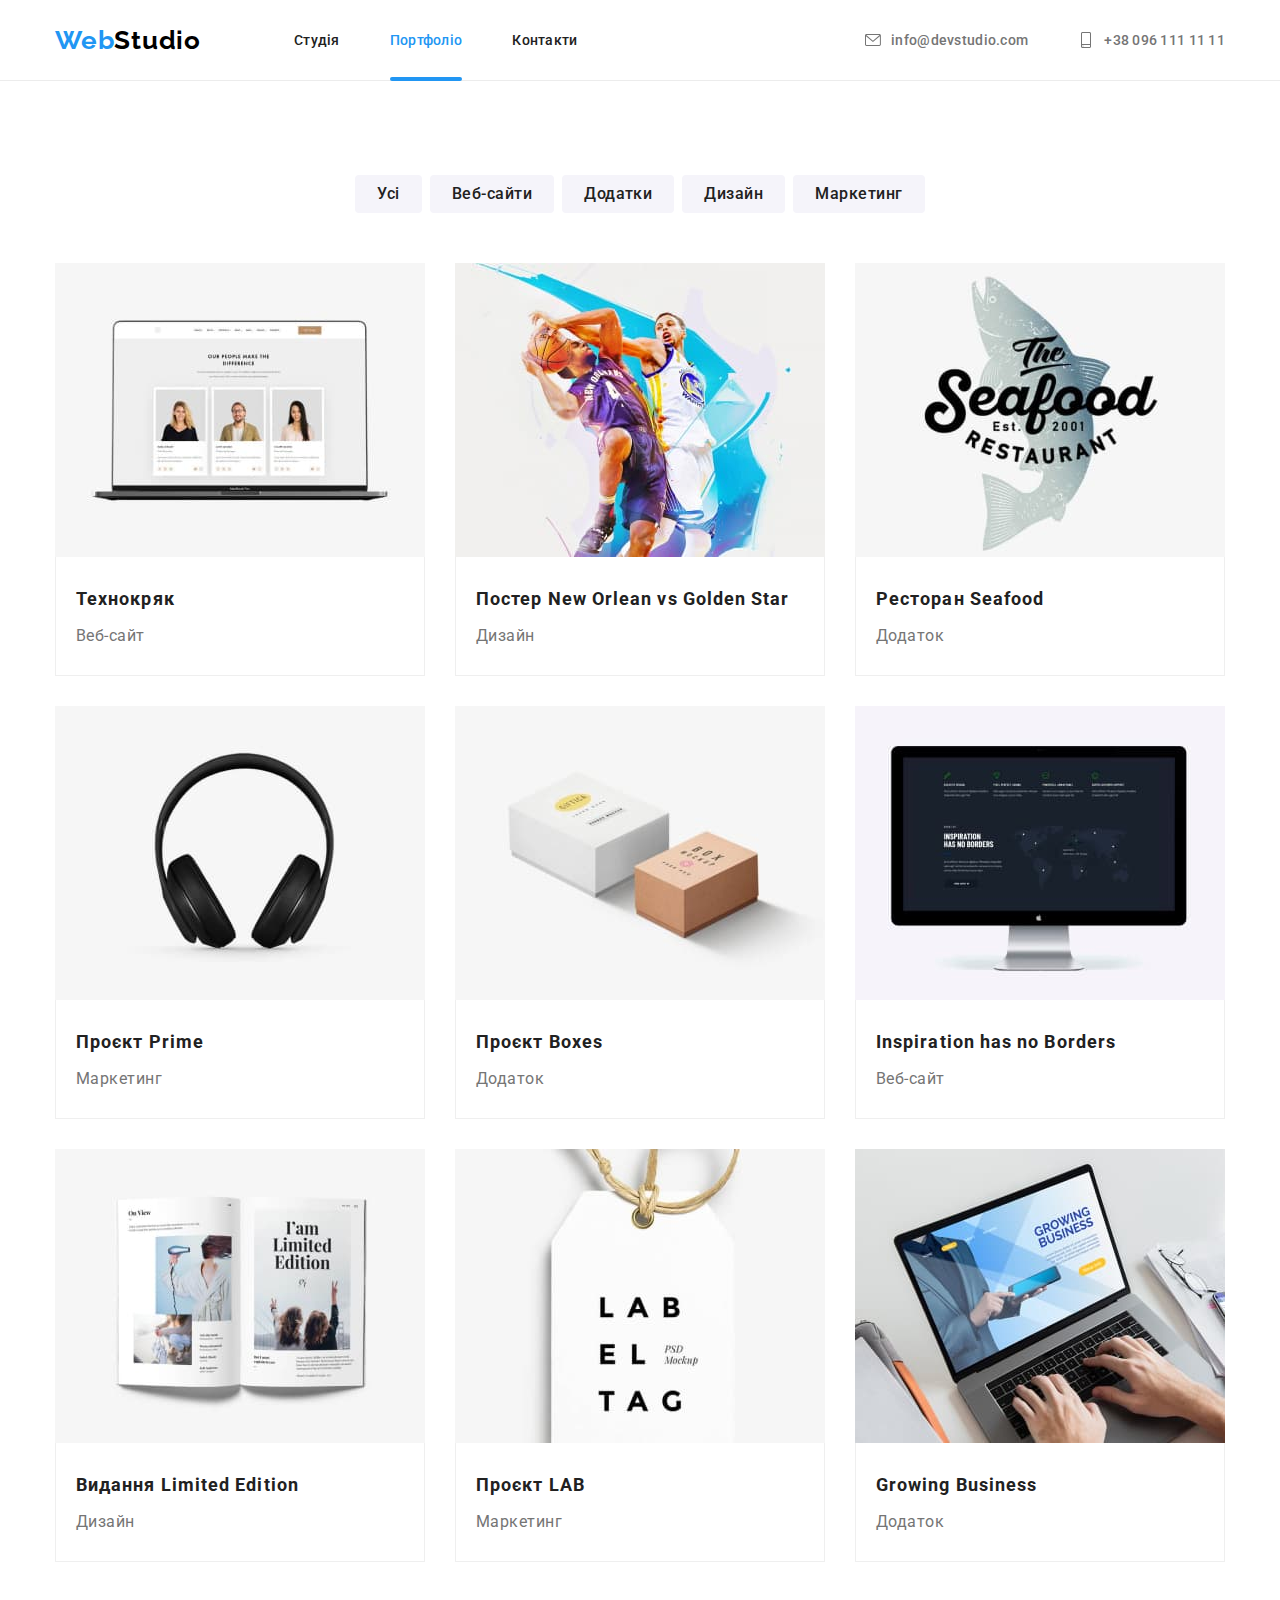
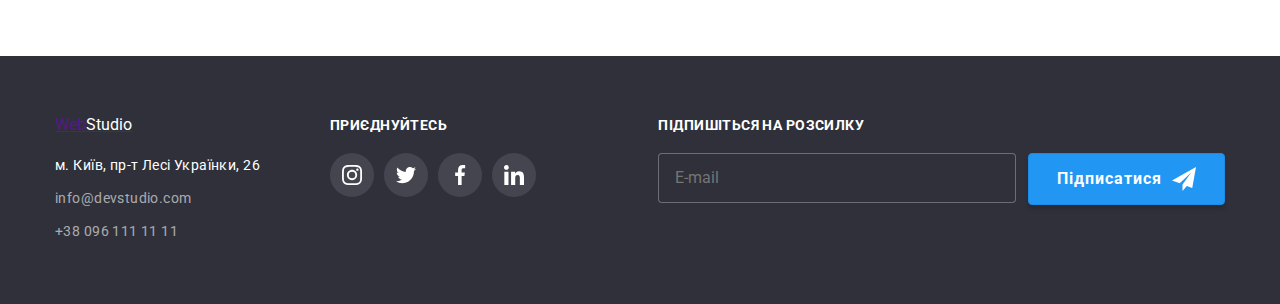
==== portfolio.html @ d8ce59e4 "finish" ====
<!DOCTYPE html>
<html lang="uk">
  <head>
    <meta charset="UTF-8" />
    <meta http-equiv="X-UA-Compatible" content="IE=edge" />
    <meta name="viewport" content="width=device-width, initial-scale=1.0" />
    <link
      rel="stylesheet"
      href="https://cdnjs.cloudflare.com/ajax/libs/modern-normalize/1.1.0/modern-normalize.min.css    "
    />
    <link rel="stylesheet" href="./css/main.min.css" />
    <title>Document</title>
    <link rel="preconnect" href="https://fonts.googleapis.com" />
    <link rel="preconnect" href="https://fonts.gstatic.com" crossorigin />
    <link
      href="https://fonts.googleapis.com/css2?family=Raleway:wght@700&family=Roboto:wght@400;500;700;900&display=swap"
      rel="stylesheet"
    />
  </head>
  <body>
    <header class="header">
      <div class="header__container container">
        <nav class="nav">
          <a href="" class="nav__logo"
            >Web<span class="logo-style">Studio</span></a>
          <ul class="nav-menu">
            <li class="nav-menu__item item">
              <a class="nav-menu__link " href="./index.html">Студія</a>
            </li>
            <li class="nav-menu__item item">
              <a class="nav-menu__link current" href="./portfolio.html">Портфоліо</a>
            </li>
            <li class="nav-menu__item item"><a class="nav-menu__link" href="">Контакти</a></li>
          </ul>
        </nav>
        <ul class="contacts-list">
          <li class="contacts-list__item item">
    
            <a class="contacts-list__link" href="mailto:info@devstudio.com"
              >
              <svg class="contacts-list__icon " wigth="16" height="12">
                <use href="./images/icons.svg#icon-mail"></use>
              </svg>
              info@devstudio.com
            </a>
          </li>
          <li class="contacts-list__item item">
          
            <a class="contacts-list__link" href="tel:+380961111111"
              >
              <svg class="contacts-list__icon" wigth="10" height="16">
                <use href="./images/icons.svg#icon-tel"></use>
              </svg>
            +38 096 111 11 11</a
            >
          </li>
        </ul>
      </div>
    </header>
    <main>
      <h1 class="visually-hidden">Портфоліо робіт Веб-студії</h1>
      <section class="section">
        <div class="container">
          <ul class="works-button">
            <li class="item">
              <button class="portfolio-button" type="button">Усі</button>
            </li>
            <li class="item">
              <button class="portfolio-button" type="button">Веб-сайти</button>
            </li>
            <li class="item">
              <button class="portfolio-button" type="button">Додатки</button>
            </li>
            <li class="item">
              <button class="portfolio-button" type="button">Дизайн</button>
            </li>
            <li class="item">
              <button class="portfolio-button" type="button">Маркетинг</button>
            </li>
          </ul>
          <ul class="works">
            <li class="item caption">
              <a class="work-link" href="">
              <div class="work-img">
                <img 
                  src="./images/z.jpg"
                  alt="Зображення веб-сайту"
                  width="370"
                />
                <p class="works-caption">Ресурс пропонує комплексні пропозиції з різним рівнем функціоналу та сервісів. Все це дозволить відвідувачу отримати вичерпні відомості про компанію чи приватну особу.</p>
                </div>
                 
                <div class="work-description">
                  <h2 class="work-name">Технокряк</h2>
                  <p class="work-form">Веб-сайт</p>
                </div>
              </a>
            </li>

            <li class="item caption">
              <a class="work-link" href=""">
                <div class="work-img">
                  <img
                  src="./images/x.jpg"
                  alt="Зображення дизайну"
                  width="370"
                />
                <p class="works-caption">Ресурс пропонує комплексні пропозиції з різним рівнем функціоналу та сервісів. Все це дозволить відвідувачу отримати вичерпні відомості про компанію чи приватну особу.</p>
                </div>
                <div class="work-description">
                  <h2 class="work-name">
                    Постер <span lang="en">New Orlean vs Golden Star</span>
                  </h2>
                  <p class="work-form">Дизайн</p>
                </div>
              </a>
            </li>

            <li class="item caption">
              <a class="work-link" href=""
                > <div class="work-img">
                  <img
                  src="./images/c.jpg"
                  alt="Зображення додатку"
                  width="370"
                />
                <p class="works-caption">Ресурс пропонує комплексні пропозиції з різним рівнем функціоналу та сервісів. Все це дозволить відвідувачу отримати вичерпні відомості про компанію чи приватну особу.</p>
                </div>
                <div class="work-description">
                  <h2 class="work-name">
                    Ресторан <span lang="en">Seafood</span>
                  </h2>
                  <p class="work-form">Додаток</p>
                </div>
              </a>
            </li>

            <li class="item caption">
              <a class="work-link" href=""
                ><div class="work-img">
                  <img
                  src="./images/v.jpg"
                  alt="Зображення маркетингу"
                  width="370"
                />
                <p class="works-caption">Ресурс пропонує комплексні пропозиції з різним рівнем функціоналу та сервісів. Все це дозволить відвідувачу отримати вичерпні відомості про компанію чи приватну особу.</p>
                </div>
                <div class="work-description">
                  <h2 class="work-name">Проєкт <span lang="en">Prime</span></h2>
                  <p class="work-form">Маркетинг</p>
                </div>
              </a>
            </li>

            <li class="item caption">
              <a class="work-link" href=""
                > <div class="work-img">
                  <img
                  src="./images/b.jpg"
                  alt="Зображення додатку"
                  width="370"
                />
                <p class="works-caption">Ресурс пропонує комплексні пропозиції з різним рівнем функціоналу та сервісів. Все це дозволить відвідувачу отримати вичерпні відомості про компанію чи приватну особу.</p>
                </div>
                <div class="work-description">
                  <h2 class="work-name">Проєкт <span lang="en">Boxes</span></h2>
                  <p class="work-form">Додаток</p>
                </div>
              </a>
            </li>

            <li class="item caption">
              <a class="work-link" href=""
                ><div class="work-img"><img
                  src="./images/n.jpg"
                  alt="Зображення веб-сайту"
                  width="370"
                />
                <p class="works-caption">Ресурс пропонує комплексні пропозиції з різним рівнем функціоналу та сервісів. Все це дозволить відвідувачу отримати вичерпні відомості про компанію чи приватну особу.</p>
                </div>
                <div class="work-description">
                  <h2 class="work-name" lang="en">
                    Inspiration has no Borders
                  </h2>
                  <p class="work-form">Веб-сайт</p>
                </div>
              </a>
            </li>

            <li class="item caption">
              <a class="work-link" href=""
                > <div class="work-img"><img
                  src="./images/m.jpg"
                  alt="Зображення дизайну"
                  width="370"
                />
                <p class="works-caption">Ресурс пропонує комплексні пропозиції з різним рівнем функціоналу та сервісів. Все це дозволить відвідувачу отримати вичерпні відомості про компанію чи приватну особу.</p>
                </div>
                <div class="work-description">
                  <h2 class="work-name">
                    Видання <span lang="en">Limited Edition</span>
                  </h2>
                  <p class="work-form">Дизайн</p>
                </div>
              </a>
            </li>

            <li class="item caption">
              <a class="work-link" href=""
                ><div class="work-img"><img
                  src="./images/a.jpg"
                  alt="Зображення маркетингу"
                  width="370"
                />
                <p class="works-caption">Ресурс пропонує комплексні пропозиції з різним рівнем функціоналу та сервісів. Все це дозволить відвідувачу отримати вичерпні відомості про компанію чи приватну особу.</p>
                </div>
                <div class="work-description">
                  <h2 class="work-name">Проєкт <span lang="en">LAB</span></h2>
                  <p class="work-form">Маркетинг</p>
                </div>
              </a>
            </li>

            <li class="item caption">
              <a class="work-link" href=""
                ><div class="work-img"><img
                  src="./images/s.jpg"
                  alt="Зображення додатку"
                  width="370"
                />
                <p class="works-caption">Ресурс пропонує комплексні пропозиції з різним рівнем функціоналу та сервісів. Все це дозволить відвідувачу отримати вичерпні відомості про компанію чи приватну особу.</p>
                </div>
                <div class="work-description">
                  <h2 class="work-name" lang="en">Growing Business</h2>
                  <p class="work-form">Додаток</p>
                </div>
              </a>
            </li>
          </ul>
        </div>
      </section>
    </main>
    <footer class="footer">
      <div class="container footer-content">
        <div>
          <a href="" class="logo logo-footer"
            >Web<span class="logo-style-footer">Studio</span></a
          >
          <address class="address">
            <ul class="address-list">
              <li class="item">
                <span class="address-text"
                  >м. Київ, пр-т Лесі Українки, 26</span
                >
              </li>
              <li class="item">
                <a class="footer-contacts" href="mailto:info@devstudio.com"
                  >info@devstudio.com
                </a>
              </li>
              <li class="item">
                <a class="footer-contacts" href="tel:+380961111111"
                  >+38 096 111 11 11</a
                >
              </li>
            </ul>
          </address>
        </div>
        <div class="footer-list">
          <h3 class="footer-list-name">ПРИЄДНУЙТЕСЬ</h3>
          <ul class="team-group">
            <li class="footer-link">
              <svg class="footer-icon" width="20" height="20">
                <use href="./images/icons.svg#icon-instagram"></use>
              </svg>
            </li>
            <li class="footer-link">
              <svg class="footer-icon" width="20" height="20">
                <use href="./images/icons.svg#icon-twitter"></use>
              </svg>
            </li>
            <li class="footer-link">
              <svg class="footer-icon" width="20" height="20">
                <use href="./images/icons.svg#icon-facebook"></use>
              </svg>
            </li>
            <li class="footer-link">
              <svg class="footer-icon" width="20" height="20">
                <use href="./images/icons.svg#icon-linkedin"></use>
              </svg>
            </li>
          </ul>
        </div>
        <div class="subscription">
      <h3 class="footer-list-name">ПІДПИШІТЬСЯ НА РОЗСИЛКУ</h3>
       <form class="footer-form">
        <input type="email" name="footer-mail" class="footer-input" id="footer-mail" placeholder="E-mail">
        <button type="submit" class="footer-button">
          Підписатися
        <svg width="24" height="24">
          <use href="./images/icons.svg#icon-icon-send"></use>
        </svg></button>
      </form>
    </div>
      </div>
    </footer>
  </body>
</html>
---- css/main.min.css ----
ul,p{padding:0;margin:0}img{display:block;max-width:100%}li{list-style:none}.item{list-style:none}.works-button{margin-bottom:50px;display:flex;justify-content:center;gap:8px}.hero__button{border:0;display:inline-block;margin:auto;padding:10px 32px;font-family:"Roboto",sans-serif;background-color:var(--accent-text-color);font-weight:700;font-size:16px;line-height:1.875;display:flex;text-align:center;letter-spacing:.06em;color:var(--light-color);cursor:pointer;border-radius:4px;transition-property:background-color;transition-duration:250ms;transition-timing-function:cubic-bezier(0.4, 0, 0.2, 1)}.hero__button:hover,.hero__button:focus{background-color:var(--bcg-focus-button)}.portfolio-button{padding:6px 22px;font-family:"Roboto",sans-serif;font-weight:500;font-size:16px;line-height:1.625;text-align:center;letter-spacing:.03em;color:var(--basic-text-color);background-color:var(--bcg-button-color);cursor:pointer;border:0px;border-radius:4px;transition-property:background-color,color,box-shadow;transition-duration:250ms;transition-timing-function:cubic-bezier(0.4, 0, 0.2, 1)}.portfolio-button:hover,.portfolio-button:focus{color:var(--light-color);background-color:var(--accent-text-color);box-shadow:0px 1px 1px rgba(0,0,0,.12),0px 4px 4px rgba(0,0,0,.06),1px 4px 6px rgba(0,0,0,.16)}.footer-button{display:flex;gap:10px;align-items:center;text-align:center;padding:10px 28px;cursor:pointer;background-color:var(--accent-text-color);border:1px solid var(--bcg-focus-button);border-radius:4px;box-shadow:0px 4px 4px rgba(0,0,0,.15);font-weight:700;font-size:16px;line-height:1.875;letter-spacing:.06em;color:var(--light-color)}.footer-button:hover,.footer-button:focus{background-color:var(--bcg-focus-button)}.modal-button{display:flex;margin:auto;padding:10px 52px;cursor:pointer;background-color:var(--accent-text-color);border:1px solid var(--bcg-focus-button);border-radius:4px;box-shadow:0px 4px 4px rgba(0,0,0,.15);font-weight:700;font-size:16px;line-height:1.875;letter-spacing:.06em;color:var(--light-color)}.modal-button:hover,.modal-button:focus{background-color:var(--bcg-focus-button)}.container{width:1200px;margin:0 auto;padding:0px 15px}.nav__logo{font-family:"Raleway",sans-serif;font-weight:700;font-size:26px;line-height:1.1923;letter-spacing:.03em;color:var(--accent-text-color);text-decoration:none}.logo-style{color:var(--logo-color)}.logo-style-footer{color:var(--light-color)}.backdrop{position:fixed;width:100%;height:100%;top:0;background-color:rgba(0,0,0,.1);transition:opacity 250ms linear,visibility 250ms linear}.backdrop.is-hidden .modal{transform:scale(0)}.modal{position:absolute;width:528px;min-height:581px;background-color:var(--light-color);border-radius:4px;top:50%;left:50%;transform:translate(-50%, -50%);transition:transform 250ms linear;padding:40px}.modal-close{position:absolute;right:8px;top:8px;display:flex;align-items:center;justify-content:center;width:30px;height:30px;border:1px solid rgba(0,0,0,.1);border-radius:50%;background-color:rgba(0,0,0,0);cursor:pointer}.modal-close:focus,.modal-close:hover{fill:var(--accent-text-color)}.is-hidden{opacity:0;visibility:hidden;pointer-events:none}.modal-title{margin-bottom:12px;font-weight:700;font-size:20px;line-height:1.15;text-align:center;letter-spacing:.03em;color:var(--basic-text-color)}.modal-input{width:100%;max-width:448px;height:40px;font-size:12px;border-radius:4px;border:1px solid rgba(33,33,33,.2);padding-left:42px;outline:rgba(0,0,0,0);transition-property:border;transition-duration:250ms;transition-timing-function:cubic-bezier(0.4, 0, 0.2, 1)}.modal-input:focus{border:1px solid var(--accent-text-color)}.modal-icon{position:absolute;left:12px;top:50%;transform:translateY(-50%)}.modal-input:focus+.modal-icon{fill:var(--accent-text-color)}.input-wrapper{position:relative;margin-bottom:10px}.input-label{display:block;margin-bottom:4px;font-weight:400;font-size:12px;line-height:14px;letter-spacing:.01em;color:var(--secondary-text-color)}.subscription{margin-left:auto}.modal-comment{width:100%;max-width:448px;height:120px;font-size:12px;border:1px solid rgba(33,33,33,.2);border-radius:4px;padding:12px 16px;resize:none;outline:rgba(0,0,0,0);transition-property:border;transition-duration:250ms;transition-timing-function:cubic-bezier(0.4, 0, 0.2, 1)}.modal-comment::-moz-placeholder{font-weight:400;font-size:12px;line-height:1.1666;letter-spacing:.01em;color:rgba(117,117,117,.5)}.modal-comment:-ms-input-placeholder{font-weight:400;font-size:12px;line-height:1.1666;letter-spacing:.01em;color:rgba(117,117,117,.5)}.modal-comment::placeholder{font-weight:400;font-size:12px;line-height:1.1666;letter-spacing:.01em;color:rgba(117,117,117,.5)}.modal-comment:focus{border:1px solid var(--accent-text-color)}.label-checkbox{display:flex;align-items:center;justify-content:center;font-size:14px;line-height:1.7142;letter-spacing:.03em;color:var(--secondary-text-color)}.contract{position:relative;text-decoration:none;color:var(--accent-text-color)}.contract::before{content:"";position:absolute;bottom:-1px;left:0;width:100%;height:1px;background-color:var(--accent-text-color)}.modal-checkbox{margin-top:20px;margin-bottom:30px}.label-checkbox span{width:16px;height:15px;border:2px solid var(--basic-text-color);border-radius:2px;margin-right:7px;display:flex;align-items:center;justify-content:center}.label-checkbox span:hover{border:2px solid var(--accent-text-color)}.modal-check:focus+.label-checkbox span{border-color:var(--accent-text-color)}.modal-check:checked+.label-checkbox span{background-color:var(--accent-text-color);border:none}.section{padding-top:94px;padding-bottom:94px}.section-benefits,.section-work,.section-team{display:flex;gap:30px}.title{margin-top:0;margin-bottom:50px;font-weight:700;font-size:36px;line-height:1.1666;text-align:center;letter-spacing:.03em;color:var(--basic-text-color)}.visually-hidden{position:absolute;width:1px;height:1px;margin:-1px;border:0;padding:0;white-space:nowrap;-webkit-clip-path:inset(100%);clip-path:inset(100%);clip:rect(0 0 0 0);overflow:hidden}.benefits__title{margin-top:0;margin-bottom:10px;font-weight:700;font-size:14px;line-height:1.1428;letter-spacing:.03em;text-transform:uppercase;color:var(--basic-text-color)}.benefits__item,.section-team .item{flex-basis:calc((100% - 90px)/4)}.benefits__icon{display:flex;border-radius:4px;background-color:var(--bcg-button-color);height:120px;align-items:center;justify-content:center;margin-bottom:30px}.benefits{display:flex;gap:30px}.benefits__text{font-size:14px;line-height:1.7142;letter-spacing:.03em;color:var(--secondary-text-color)}.clients-list{display:flex;flex-basis:calc((100% - 150px)/6);justify-content:center;align-items:center;gap:30px}.clients-link{display:flex;align-items:center;justify-content:center;height:92px;width:170px;border:1px solid var(--icon-color);border-radius:4px;color:#afb1b8;transition-property:color,border;transition-duration:250ms;transition-timing-function:cubic-bezier(0.4, 0, 0.2, 1)}.clients-link:hover,.clients-link:focus{color:var(--accent-text-color);border:1px solid var(--accent-text-color)}.clients-icon{fill:currentColor}.footer{padding-top:60px;padding-bottom:60px}.logo-footer{display:inline-block;margin-bottom:20px}.address-list{display:flex;flex-direction:column;gap:9px}.address{font-style:normal}.address-text{font-weight:400;font-size:14px;line-height:1.7142;letter-spacing:.03em;color:var(--light-color)}.footer-contacts{font-weight:400;font-size:14px;line-height:1.7142;letter-spacing:.03em;color:var(--contacts-text-color);text-decoration:none;transition-property:color;transition-duration:250ms;transition-timing-function:cubic-bezier(0.4, 0, 0.2, 1)}.footer{background-color:var(--bcg-color)}.footer-contacts:hover,.footer-contacts:focus{color:var(--accent-text-color)}.footer-list-name{color:var(--light-color);font-weight:700;font-size:14px;line-height:1.1428;letter-spacing:.03em;margin-bottom:20px;margin-top:0}.footer-content{display:flex;align-items:baseline;transition-property:color;transition-duration:250ms;transition-timing-function:cubic-bezier(0.4, 0, 0.2, 1)}.footer-list{margin-left:70px}.footer-link{display:flex;align-items:center;justify-content:center;border:1px;border-radius:50%;width:44px;height:44px;color:var(--light-color);background-color:rgba(255,255,255,.1);transition-property:background-color;transition-duration:250ms;transition-timing-function:cubic-bezier(0.4, 0, 0.2, 1)}.footer-link:hover,.footer-link:focus{background-color:var(--accent-text-color)}.footer-icon{fill:currentColor}.footer-input{width:358px;height:50px;border:1px solid rgba(255,255,255,.3);border-radius:4px;background-color:var(--bcg-color);padding:15px 16px;color:var(--light-color)}.footer-form{display:flex;gap:12px}.nav-menu{margin-left:93px}.header__container,.nav,.nav-menu{display:flex;align-items:center}.header{border-bottom:1px solid var(--header-border)}.nav-menu__item{margin-right:50px}.nav-menu__item:last-child{margin-right:0}.contacts-list{margin-left:auto}.contacts-item{display:flex;align-items:center;justify-content:center;width:16px;height:12px}.contacts-list__icon{width:16px;margin-right:10px;fill:currentColor}.contacts-list__icon:hover,.contacts-list__icon:focus{fill:var(--accent-text-color)}.nav-menu__link{display:block;font-weight:500;font-size:14px;line-height:1.1428;letter-spacing:.02em;color:var(--basic-text-color);text-decoration:none;padding-top:32px;padding-bottom:32px;transition-property:color;transition-duration:250ms;transition-timing-function:cubic-bezier(0.4, 0, 0.2, 1)}.nav-menu__link:hover,.nav-menu__link:focus{color:var(--accent-text-color)}.current{position:relative}.current::before{content:"";position:absolute;bottom:-1px;left:0;width:100%;height:4px;border-radius:2px;background-color:var(--accent-text-color)}.nav-menu__link .current{color:var(--accent-text-color)}.nav-menu__link.current{color:var(--accent-text-color)}.contacts-list{display:flex}.contacts-list__item{margin-right:50px}.contacts-list__item:last-child{margin-right:0}.contacts-list__link{display:flex;font-weight:500;font-size:14px;line-height:1.1428;letter-spacing:.02em;color:var(--secondary-text-color);text-decoration:none;align-items:center;transition-property:color;transition-duration:250ms;transition-timing-function:cubic-bezier(0.4, 0, 0.2, 1)}.contacts-list__link:hover,.contacts-list__link:focus{color:var(--accent-text-color)}.hero{max-width:1600px;background-image:linear-gradient(rgba(47, 48, 58, 0.4), rgba(47, 48, 58, 0.4)),url(../images/bkd.jpg);background-color:var(--bcg-color);padding-top:200px;padding-bottom:200px;align-items:center;justify-content:center;margin:auto}.hero__title{margin-top:0;margin-bottom:30px;font-weight:900;font-size:44px;line-height:1.3636;text-align:center;letter-spacing:.06em;text-transform:uppercase;color:var(--light-color)}.works{display:flex;flex-wrap:wrap;gap:30px}.work-name{font-weight:700;font-size:18px;line-height:2;letter-spacing:.06em;color:var(--basic-text-color);margin-top:0;margin-bottom:4px}.work-form{font-weight:400;font-size:16px;line-height:1.875;letter-spacing:.03em;color:var(--secondary-text-color)}.work-link{display:block;text-decoration:none;transition-property:box-shadow;transition-duration:250ms;transition-timing-function:cubic-bezier(0.4, 0, 0.2, 1)}.work-link:hover,.work-link:focus{box-shadow:0px 1px 1px rgba(0,0,0,.12),0px 4px 4px rgba(0,0,0,.06),1px 4px 6px rgba(0,0,0,.16)}.work-img{position:relative;overflow:hidden}.works-caption{opacity:0;position:absolute;display:flex;align-items:center;justify-content:center;padding:0 24px;width:100%;height:100%;bottom:0;font-size:18px;line-height:28px;letter-spacing:.03em;color:var(--light-color);background-color:rgba(33,150,243,.9);transform:translateY(100%);transition-duration:250ms;transition-timing-function:cubic-bezier(0.4, 0, 0.2, 1)}.work-link:focus .works-caption,.work-link:hover .works-caption{transform:translateY(0);opacity:1}.team-name{margin-top:0;margin-bottom:10px}.description{padding:30px 0px}.work-description{padding:24px 20px;border-left:1px solid var(--card-border);border-right:1px solid var(--card-border);border-bottom:1px solid var(--card-border)}.team.section{background-color:var(--bcg-button-color)}.section-team .item{background-color:var(--light-color);box-shadow:0px 2px 1px 0px rgba(0,0,0,.2)}.team-group{display:flex;align-items:center;justify-content:center;gap:10px}.team-link{display:flex;align-items:center;justify-content:center;list-style:none}.link-networks{display:flex;color:#afb1b8;border:1px;border-radius:50%;width:44px;height:44px;justify-content:center;align-items:center;transition-property:background-color,color;transition-duration:250ms;transition-timing-function:cubic-bezier(0.4, 0, 0.2, 1)}.link-networks:hover,.link-networks:focus{color:#fff;background-color:var(--accent-text-color)}.team-icon{fill:currentColor}.team-icon:hover,.team-icon:focus{fill:currentColor}.team-name{font-weight:500;font-size:16px;line-height:1.1875;text-align:center;letter-spacing:.03em;color:var(--basic-text-color)}.team-post{font-weight:400;font-size:16px;line-height:1.1875;text-align:center;letter-spacing:.03em;color:var(--secondary-text-color);margin-bottom:16px}.works .item{flex-basis:calc((100% - 60px)/3)}.section-work .item{position:relative}.img-caption{position:absolute;padding:27px 0px;bottom:0;width:100%;font-weight:700;font-size:14px;line-height:1.1428;text-align:center;letter-spacing:.03em;text-transform:uppercase;color:var(--light-color);background-color:rgba(47,48,58,.8)}.about.section{padding-top:0}body{font-family:"Roboto",sans-serif}:root{--basic-text-color: #212121;--accent-text-color: #2196f3;--light-color: #ffffff;--secondary-text-color: #757575;--contacts-text-color: rgba(255, 255, 255, 0.6);--logo-color: #000000;--bcg-color: #2f303a;--bcg-button-color: #f5f4fa;--bcg-focus-button: #188ce8;--card-border: #eeee;--header-border: #ececec;--icon-color: #afb1b8}/*# sourceMappingURL=main.min.css.map */
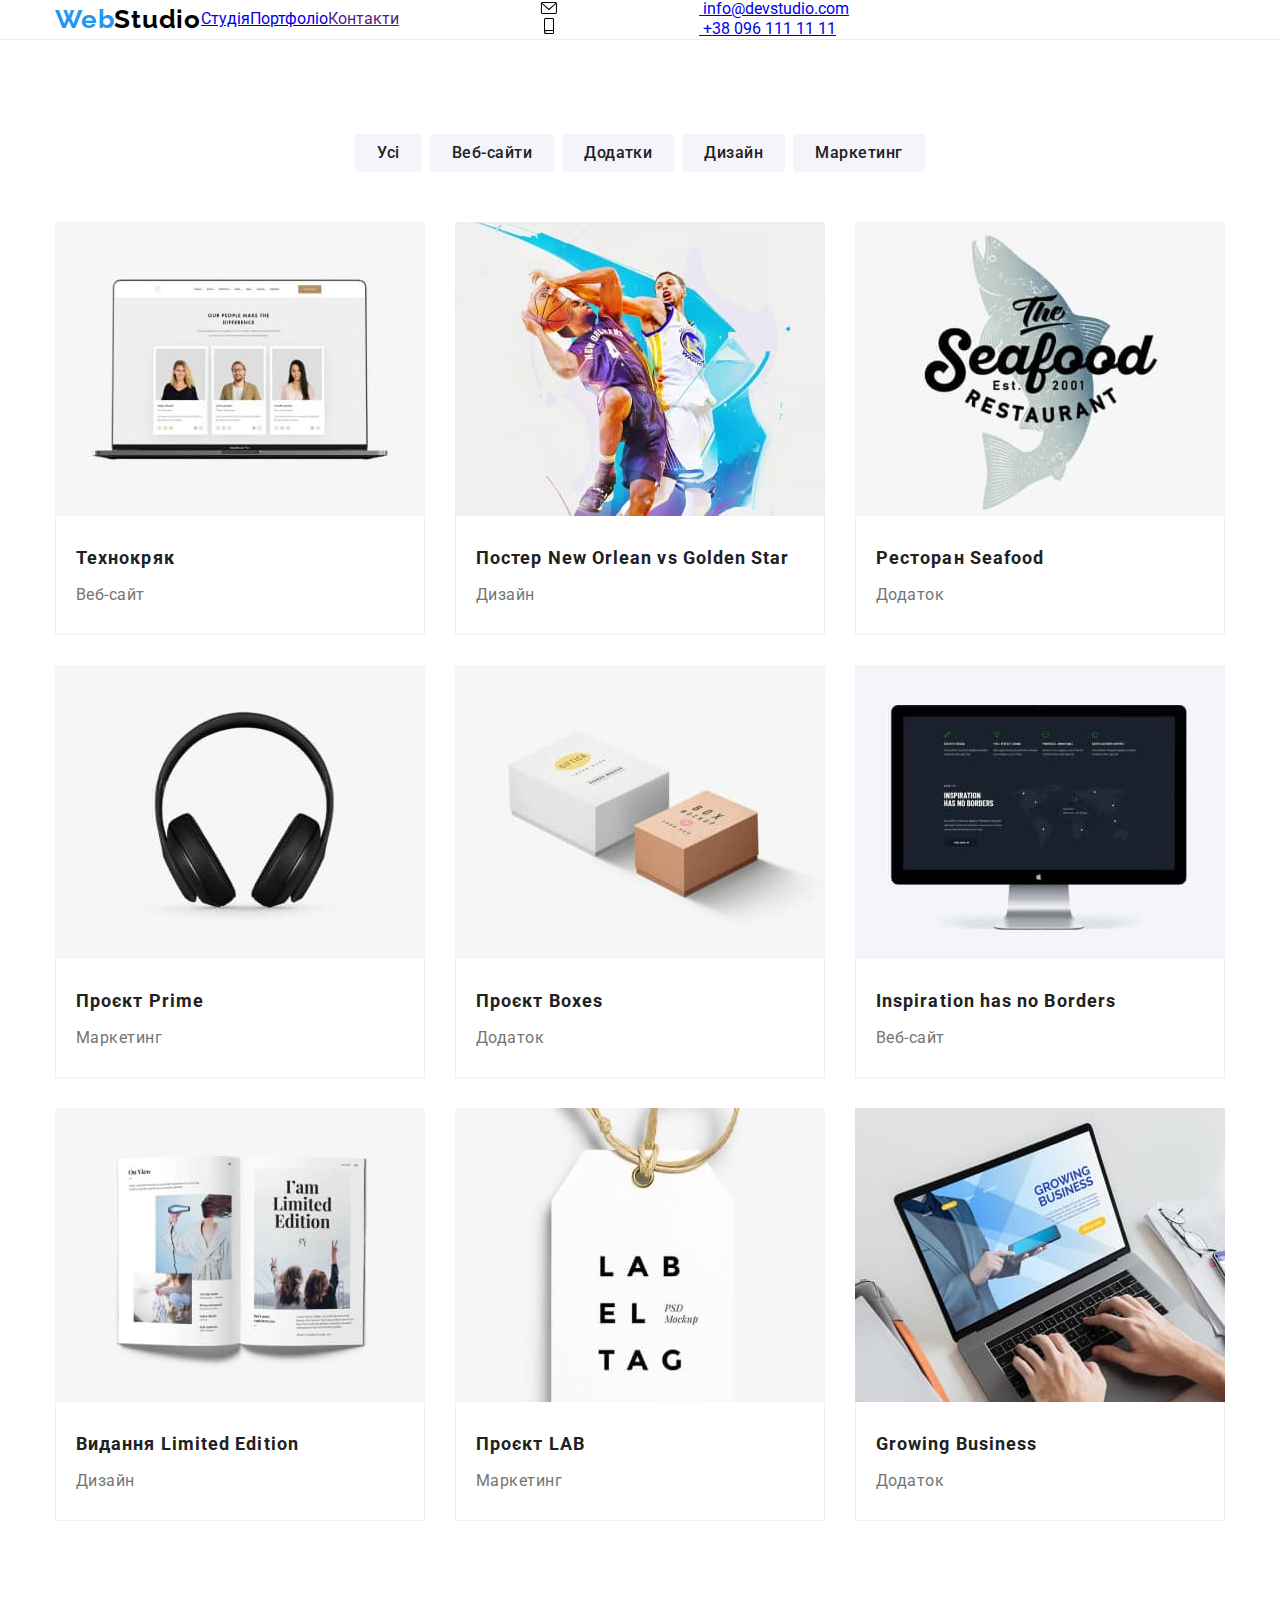
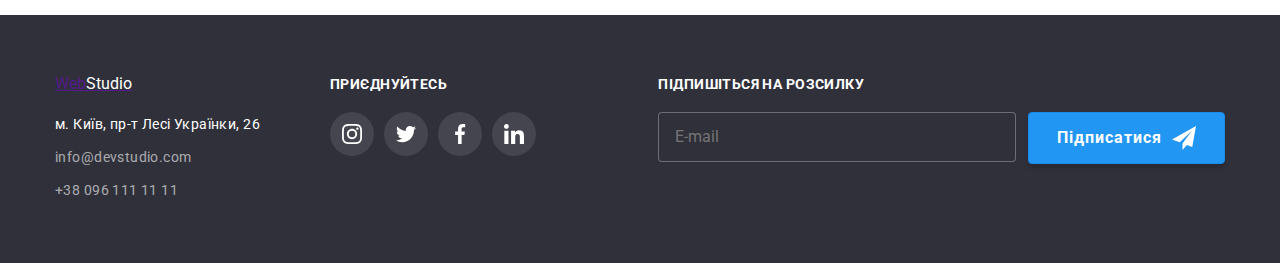
==== commit e58c5ce7: "rework" ====
--- a/portfolio.html
+++ b/portfolio.html
@@ -28,7 +28,7 @@
               <a class="nav-menu__link " href="./index.html">Студія</a>
             </li>
             <li class="nav-menu__item item">
-              <a class="nav-menu__link current" href="./portfolio.html">Портфоліо</a>
+              <a class="nav-menu__link nav-menu__link--current" href="./portfolio.html">Портфоліо</a>
             </li>
             <li class="nav-menu__item item"><a class="nav-menu__link" href="">Контакти</a></li>
           </ul>
--- a/css/main.min.css
+++ b/css/main.min.css
@@ -1 +1 @@
-ul,p{padding:0;margin:0}img{display:block;max-width:100%}li{list-style:none}.item{list-style:none}.works-button{margin-bottom:50px;display:flex;justify-content:center;gap:8px}.hero__button{border:0;display:inline-block;margin:auto;padding:10px 32px;font-family:"Roboto",sans-serif;background-color:var(--accent-text-color);font-weight:700;font-size:16px;line-height:1.875;display:flex;text-align:center;letter-spacing:.06em;color:var(--light-color);cursor:pointer;border-radius:4px;transition-property:background-color;transition-duration:250ms;transition-timing-function:cubic-bezier(0.4, 0, 0.2, 1)}.hero__button:hover,.hero__button:focus{background-color:var(--bcg-focus-button)}.portfolio-button{padding:6px 22px;font-family:"Roboto",sans-serif;font-weight:500;font-size:16px;line-height:1.625;text-align:center;letter-spacing:.03em;color:var(--basic-text-color);background-color:var(--bcg-button-color);cursor:pointer;border:0px;border-radius:4px;transition-property:background-color,color,box-shadow;transition-duration:250ms;transition-timing-function:cubic-bezier(0.4, 0, 0.2, 1)}.portfolio-button:hover,.portfolio-button:focus{color:var(--light-color);background-color:var(--accent-text-color);box-shadow:0px 1px 1px rgba(0,0,0,.12),0px 4px 4px rgba(0,0,0,.06),1px 4px 6px rgba(0,0,0,.16)}.footer-button{display:flex;gap:10px;align-items:center;text-align:center;padding:10px 28px;cursor:pointer;background-color:var(--accent-text-color);border:1px solid var(--bcg-focus-button);border-radius:4px;box-shadow:0px 4px 4px rgba(0,0,0,.15);font-weight:700;font-size:16px;line-height:1.875;letter-spacing:.06em;color:var(--light-color)}.footer-button:hover,.footer-button:focus{background-color:var(--bcg-focus-button)}.modal-button{display:flex;margin:auto;padding:10px 52px;cursor:pointer;background-color:var(--accent-text-color);border:1px solid var(--bcg-focus-button);border-radius:4px;box-shadow:0px 4px 4px rgba(0,0,0,.15);font-weight:700;font-size:16px;line-height:1.875;letter-spacing:.06em;color:var(--light-color)}.modal-button:hover,.modal-button:focus{background-color:var(--bcg-focus-button)}.container{width:1200px;margin:0 auto;padding:0px 15px}.nav__logo{font-family:"Raleway",sans-serif;font-weight:700;font-size:26px;line-height:1.1923;letter-spacing:.03em;color:var(--accent-text-color);text-decoration:none}.logo-style{color:var(--logo-color)}.logo-style-footer{color:var(--light-color)}.backdrop{position:fixed;width:100%;height:100%;top:0;background-color:rgba(0,0,0,.1);transition:opacity 250ms linear,visibility 250ms linear}.backdrop.is-hidden .modal{transform:scale(0)}.modal{position:absolute;width:528px;min-height:581px;background-color:var(--light-color);border-radius:4px;top:50%;left:50%;transform:translate(-50%, -50%);transition:transform 250ms linear;padding:40px}.modal-close{position:absolute;right:8px;top:8px;display:flex;align-items:center;justify-content:center;width:30px;height:30px;border:1px solid rgba(0,0,0,.1);border-radius:50%;background-color:rgba(0,0,0,0);cursor:pointer}.modal-close:focus,.modal-close:hover{fill:var(--accent-text-color)}.is-hidden{opacity:0;visibility:hidden;pointer-events:none}.modal-title{margin-bottom:12px;font-weight:700;font-size:20px;line-height:1.15;text-align:center;letter-spacing:.03em;color:var(--basic-text-color)}.modal-input{width:100%;max-width:448px;height:40px;font-size:12px;border-radius:4px;border:1px solid rgba(33,33,33,.2);padding-left:42px;outline:rgba(0,0,0,0);transition-property:border;transition-duration:250ms;transition-timing-function:cubic-bezier(0.4, 0, 0.2, 1)}.modal-input:focus{border:1px solid var(--accent-text-color)}.modal-icon{position:absolute;left:12px;top:50%;transform:translateY(-50%)}.modal-input:focus+.modal-icon{fill:var(--accent-text-color)}.input-wrapper{position:relative;margin-bottom:10px}.input-label{display:block;margin-bottom:4px;font-weight:400;font-size:12px;line-height:14px;letter-spacing:.01em;color:var(--secondary-text-color)}.subscription{margin-left:auto}.modal-comment{width:100%;max-width:448px;height:120px;font-size:12px;border:1px solid rgba(33,33,33,.2);border-radius:4px;padding:12px 16px;resize:none;outline:rgba(0,0,0,0);transition-property:border;transition-duration:250ms;transition-timing-function:cubic-bezier(0.4, 0, 0.2, 1)}.modal-comment::-moz-placeholder{font-weight:400;font-size:12px;line-height:1.1666;letter-spacing:.01em;color:rgba(117,117,117,.5)}.modal-comment:-ms-input-placeholder{font-weight:400;font-size:12px;line-height:1.1666;letter-spacing:.01em;color:rgba(117,117,117,.5)}.modal-comment::placeholder{font-weight:400;font-size:12px;line-height:1.1666;letter-spacing:.01em;color:rgba(117,117,117,.5)}.modal-comment:focus{border:1px solid var(--accent-text-color)}.label-checkbox{display:flex;align-items:center;justify-content:center;font-size:14px;line-height:1.7142;letter-spacing:.03em;color:var(--secondary-text-color)}.contract{position:relative;text-decoration:none;color:var(--accent-text-color)}.contract::before{content:"";position:absolute;bottom:-1px;left:0;width:100%;height:1px;background-color:var(--accent-text-color)}.modal-checkbox{margin-top:20px;margin-bottom:30px}.label-checkbox span{width:16px;height:15px;border:2px solid var(--basic-text-color);border-radius:2px;margin-right:7px;display:flex;align-items:center;justify-content:center}.label-checkbox span:hover{border:2px solid var(--accent-text-color)}.modal-check:focus+.label-checkbox span{border-color:var(--accent-text-color)}.modal-check:checked+.label-checkbox span{background-color:var(--accent-text-color);border:none}.section{padding-top:94px;padding-bottom:94px}.section-benefits,.section-work,.section-team{display:flex;gap:30px}.title{margin-top:0;margin-bottom:50px;font-weight:700;font-size:36px;line-height:1.1666;text-align:center;letter-spacing:.03em;color:var(--basic-text-color)}.visually-hidden{position:absolute;width:1px;height:1px;margin:-1px;border:0;padding:0;white-space:nowrap;-webkit-clip-path:inset(100%);clip-path:inset(100%);clip:rect(0 0 0 0);overflow:hidden}.benefits__title{margin-top:0;margin-bottom:10px;font-weight:700;font-size:14px;line-height:1.1428;letter-spacing:.03em;text-transform:uppercase;color:var(--basic-text-color)}.benefits__item,.section-team .item{flex-basis:calc((100% - 90px)/4)}.benefits__icon{display:flex;border-radius:4px;background-color:var(--bcg-button-color);height:120px;align-items:center;justify-content:center;margin-bottom:30px}.benefits{display:flex;gap:30px}.benefits__text{font-size:14px;line-height:1.7142;letter-spacing:.03em;color:var(--secondary-text-color)}.clients-list{display:flex;flex-basis:calc((100% - 150px)/6);justify-content:center;align-items:center;gap:30px}.clients-link{display:flex;align-items:center;justify-content:center;height:92px;width:170px;border:1px solid var(--icon-color);border-radius:4px;color:#afb1b8;transition-property:color,border;transition-duration:250ms;transition-timing-function:cubic-bezier(0.4, 0, 0.2, 1)}.clients-link:hover,.clients-link:focus{color:var(--accent-text-color);border:1px solid var(--accent-text-color)}.clients-icon{fill:currentColor}.footer{padding-top:60px;padding-bottom:60px}.logo-footer{display:inline-block;margin-bottom:20px}.address-list{display:flex;flex-direction:column;gap:9px}.address{font-style:normal}.address-text{font-weight:400;font-size:14px;line-height:1.7142;letter-spacing:.03em;color:var(--light-color)}.footer-contacts{font-weight:400;font-size:14px;line-height:1.7142;letter-spacing:.03em;color:var(--contacts-text-color);text-decoration:none;transition-property:color;transition-duration:250ms;transition-timing-function:cubic-bezier(0.4, 0, 0.2, 1)}.footer{background-color:var(--bcg-color)}.footer-contacts:hover,.footer-contacts:focus{color:var(--accent-text-color)}.footer-list-name{color:var(--light-color);font-weight:700;font-size:14px;line-height:1.1428;letter-spacing:.03em;margin-bottom:20px;margin-top:0}.footer-content{display:flex;align-items:baseline;transition-property:color;transition-duration:250ms;transition-timing-function:cubic-bezier(0.4, 0, 0.2, 1)}.footer-list{margin-left:70px}.footer-link{display:flex;align-items:center;justify-content:center;border:1px;border-radius:50%;width:44px;height:44px;color:var(--light-color);background-color:rgba(255,255,255,.1);transition-property:background-color;transition-duration:250ms;transition-timing-function:cubic-bezier(0.4, 0, 0.2, 1)}.footer-link:hover,.footer-link:focus{background-color:var(--accent-text-color)}.footer-icon{fill:currentColor}.footer-input{width:358px;height:50px;border:1px solid rgba(255,255,255,.3);border-radius:4px;background-color:var(--bcg-color);padding:15px 16px;color:var(--light-color)}.footer-form{display:flex;gap:12px}.nav-menu{margin-left:93px}.header__container,.nav,.nav-menu{display:flex;align-items:center}.header{border-bottom:1px solid var(--header-border)}.nav-menu__item{margin-right:50px}.nav-menu__item:last-child{margin-right:0}.contacts-list{margin-left:auto}.contacts-item{display:flex;align-items:center;justify-content:center;width:16px;height:12px}.contacts-list__icon{width:16px;margin-right:10px;fill:currentColor}.contacts-list__icon:hover,.contacts-list__icon:focus{fill:var(--accent-text-color)}.nav-menu__link{display:block;font-weight:500;font-size:14px;line-height:1.1428;letter-spacing:.02em;color:var(--basic-text-color);text-decoration:none;padding-top:32px;padding-bottom:32px;transition-property:color;transition-duration:250ms;transition-timing-function:cubic-bezier(0.4, 0, 0.2, 1)}.nav-menu__link:hover,.nav-menu__link:focus{color:var(--accent-text-color)}.current{position:relative}.current::before{content:"";position:absolute;bottom:-1px;left:0;width:100%;height:4px;border-radius:2px;background-color:var(--accent-text-color)}.nav-menu__link .current{color:var(--accent-text-color)}.nav-menu__link.current{color:var(--accent-text-color)}.contacts-list{display:flex}.contacts-list__item{margin-right:50px}.contacts-list__item:last-child{margin-right:0}.contacts-list__link{display:flex;font-weight:500;font-size:14px;line-height:1.1428;letter-spacing:.02em;color:var(--secondary-text-color);text-decoration:none;align-items:center;transition-property:color;transition-duration:250ms;transition-timing-function:cubic-bezier(0.4, 0, 0.2, 1)}.contacts-list__link:hover,.contacts-list__link:focus{color:var(--accent-text-color)}.hero{max-width:1600px;background-image:linear-gradient(rgba(47, 48, 58, 0.4), rgba(47, 48, 58, 0.4)),url(../images/bkd.jpg);background-color:var(--bcg-color);padding-top:200px;padding-bottom:200px;align-items:center;justify-content:center;margin:auto}.hero__title{margin-top:0;margin-bottom:30px;font-weight:900;font-size:44px;line-height:1.3636;text-align:center;letter-spacing:.06em;text-transform:uppercase;color:var(--light-color)}.works{display:flex;flex-wrap:wrap;gap:30px}.work-name{font-weight:700;font-size:18px;line-height:2;letter-spacing:.06em;color:var(--basic-text-color);margin-top:0;margin-bottom:4px}.work-form{font-weight:400;font-size:16px;line-height:1.875;letter-spacing:.03em;color:var(--secondary-text-color)}.work-link{display:block;text-decoration:none;transition-property:box-shadow;transition-duration:250ms;transition-timing-function:cubic-bezier(0.4, 0, 0.2, 1)}.work-link:hover,.work-link:focus{box-shadow:0px 1px 1px rgba(0,0,0,.12),0px 4px 4px rgba(0,0,0,.06),1px 4px 6px rgba(0,0,0,.16)}.work-img{position:relative;overflow:hidden}.works-caption{opacity:0;position:absolute;display:flex;align-items:center;justify-content:center;padding:0 24px;width:100%;height:100%;bottom:0;font-size:18px;line-height:28px;letter-spacing:.03em;color:var(--light-color);background-color:rgba(33,150,243,.9);transform:translateY(100%);transition-duration:250ms;transition-timing-function:cubic-bezier(0.4, 0, 0.2, 1)}.work-link:focus .works-caption,.work-link:hover .works-caption{transform:translateY(0);opacity:1}.team-name{margin-top:0;margin-bottom:10px}.description{padding:30px 0px}.work-description{padding:24px 20px;border-left:1px solid var(--card-border);border-right:1px solid var(--card-border);border-bottom:1px solid var(--card-border)}.team.section{background-color:var(--bcg-button-color)}.section-team .item{background-color:var(--light-color);box-shadow:0px 2px 1px 0px rgba(0,0,0,.2)}.team-group{display:flex;align-items:center;justify-content:center;gap:10px}.team-link{display:flex;align-items:center;justify-content:center;list-style:none}.link-networks{display:flex;color:#afb1b8;border:1px;border-radius:50%;width:44px;height:44px;justify-content:center;align-items:center;transition-property:background-color,color;transition-duration:250ms;transition-timing-function:cubic-bezier(0.4, 0, 0.2, 1)}.link-networks:hover,.link-networks:focus{color:#fff;background-color:var(--accent-text-color)}.team-icon{fill:currentColor}.team-icon:hover,.team-icon:focus{fill:currentColor}.team-name{font-weight:500;font-size:16px;line-height:1.1875;text-align:center;letter-spacing:.03em;color:var(--basic-text-color)}.team-post{font-weight:400;font-size:16px;line-height:1.1875;text-align:center;letter-spacing:.03em;color:var(--secondary-text-color);margin-bottom:16px}.works .item{flex-basis:calc((100% - 60px)/3)}.section-work .item{position:relative}.img-caption{position:absolute;padding:27px 0px;bottom:0;width:100%;font-weight:700;font-size:14px;line-height:1.1428;text-align:center;letter-spacing:.03em;text-transform:uppercase;color:var(--light-color);background-color:rgba(47,48,58,.8)}.about.section{padding-top:0}body{font-family:"Roboto",sans-serif}:root{--basic-text-color: #212121;--accent-text-color: #2196f3;--light-color: #ffffff;--secondary-text-color: #757575;--contacts-text-color: rgba(255, 255, 255, 0.6);--logo-color: #000000;--bcg-color: #2f303a;--bcg-button-color: #f5f4fa;--bcg-focus-button: #188ce8;--card-border: #eeee;--header-border: #ececec;--icon-color: #afb1b8}/*# sourceMappingURL=main.min.css.map */+ul,p{padding:0;margin:0}img{display:block;max-width:100%}li{list-style:none}.item{list-style:none}.works-button{margin-bottom:50px;display:flex;justify-content:center;gap:8px}.hero__button{border:0;display:inline-block;margin:auto;padding:10px 32px;font-family:"Roboto",sans-serif;background-color:var(--accent-text-color);font-weight:700;font-size:16px;line-height:1.875;display:flex;text-align:center;letter-spacing:.06em;color:var(--light-color);cursor:pointer;border-radius:4px;transition-property:background-color;transition-duration:250ms;transition-timing-function:cubic-bezier(0.4, 0, 0.2, 1)}.hero__button:hover,.hero__button:focus{background-color:var(--bcg-focus-button)}.portfolio-button{padding:6px 22px;font-family:"Roboto",sans-serif;font-weight:500;font-size:16px;line-height:1.625;text-align:center;letter-spacing:.03em;color:var(--basic-text-color);background-color:var(--bcg-button-color);cursor:pointer;border:0px;border-radius:4px;transition-property:background-color,color,box-shadow;transition-duration:250ms;transition-timing-function:cubic-bezier(0.4, 0, 0.2, 1)}.portfolio-button:hover,.portfolio-button:focus{color:var(--light-color);background-color:var(--accent-text-color);box-shadow:0px 1px 1px rgba(0,0,0,.12),0px 4px 4px rgba(0,0,0,.06),1px 4px 6px rgba(0,0,0,.16)}.footer-button{display:flex;gap:10px;align-items:center;text-align:center;padding:10px 28px;cursor:pointer;background-color:var(--accent-text-color);border:1px solid var(--bcg-focus-button);border-radius:4px;box-shadow:0px 4px 4px rgba(0,0,0,.15);font-weight:700;font-size:16px;line-height:1.875;letter-spacing:.06em;color:var(--light-color)}.footer-button:hover,.footer-button:focus{background-color:var(--bcg-focus-button)}.modal-button{display:flex;margin:auto;padding:10px 52px;cursor:pointer;background-color:var(--accent-text-color);border:1px solid var(--bcg-focus-button);border-radius:4px;box-shadow:0px 4px 4px rgba(0,0,0,.15);font-weight:700;font-size:16px;line-height:1.875;letter-spacing:.06em;color:var(--light-color)}.modal-button:hover,.modal-button:focus{background-color:var(--bcg-focus-button)}.container{width:1200px;margin:0 auto;padding:0px 15px}.nav__logo{font-family:"Raleway",sans-serif;font-weight:700;font-size:26px;line-height:1.1923;letter-spacing:.03em;color:var(--accent-text-color);text-decoration:none}.logo-style{color:var(--logo-color)}.logo-style-footer{color:var(--light-color)}.backdrop{position:fixed;width:100%;height:100%;top:0;background-color:rgba(0,0,0,.1);transition:opacity 250ms linear,visibility 250ms linear}.backdrop.is-hidden .modal{transform:scale(0)}.modal{position:absolute;width:528px;min-height:581px;background-color:var(--light-color);border-radius:4px;top:50%;left:50%;transform:translate(-50%, -50%);transition:transform 250ms linear;padding:40px}.modal-close{position:absolute;right:8px;top:8px;display:flex;align-items:center;justify-content:center;width:30px;height:30px;border:1px solid rgba(0,0,0,.1);border-radius:50%;background-color:rgba(0,0,0,0);cursor:pointer}.modal-close:focus,.modal-close:hover{fill:var(--accent-text-color)}.is-hidden{opacity:0;visibility:hidden;pointer-events:none}.modal-title{margin-bottom:12px;font-weight:700;font-size:20px;line-height:1.15;text-align:center;letter-spacing:.03em;color:var(--basic-text-color)}.modal-input{width:100%;max-width:448px;height:40px;font-size:12px;border-radius:4px;border:1px solid rgba(33,33,33,.2);padding-left:42px;outline:rgba(0,0,0,0);transition-property:border;transition-duration:250ms;transition-timing-function:cubic-bezier(0.4, 0, 0.2, 1)}.modal-input:focus{border:1px solid var(--accent-text-color)}.modal-icon{position:absolute;left:12px;top:50%;transform:translateY(-50%)}.modal-input:focus+.modal-icon{fill:var(--accent-text-color)}.input-wrapper{position:relative;margin-bottom:10px}.input-label{display:block;margin-bottom:4px;font-weight:400;font-size:12px;line-height:14px;letter-spacing:.01em;color:var(--secondary-text-color)}.subscription{margin-left:auto}.modal-comment{width:100%;max-width:448px;height:120px;font-size:12px;border:1px solid rgba(33,33,33,.2);border-radius:4px;padding:12px 16px;resize:none;outline:rgba(0,0,0,0);transition-property:border;transition-duration:250ms;transition-timing-function:cubic-bezier(0.4, 0, 0.2, 1)}.modal-comment::-moz-placeholder{font-weight:400;font-size:12px;line-height:1.1666;letter-spacing:.01em;color:rgba(117,117,117,.5)}.modal-comment:-ms-input-placeholder{font-weight:400;font-size:12px;line-height:1.1666;letter-spacing:.01em;color:rgba(117,117,117,.5)}.modal-comment::placeholder{font-weight:400;font-size:12px;line-height:1.1666;letter-spacing:.01em;color:rgba(117,117,117,.5)}.modal-comment:focus{border:1px solid var(--accent-text-color)}.label-checkbox{display:flex;align-items:center;justify-content:center;font-size:14px;line-height:1.7142;letter-spacing:.03em;color:var(--secondary-text-color)}.contract{position:relative;text-decoration:none;color:var(--accent-text-color)}.contract::before{content:"";position:absolute;bottom:-1px;left:0;width:100%;height:1px;background-color:var(--accent-text-color)}.modal-checkbox{margin-top:20px;margin-bottom:30px}.label-checkbox span{width:16px;height:15px;border:2px solid var(--basic-text-color);border-radius:2px;margin-right:7px;display:flex;align-items:center;justify-content:center}.label-checkbox span:hover{border:2px solid var(--accent-text-color)}.modal-check:focus+.label-checkbox span{border-color:var(--accent-text-color)}.modal-check:checked+.label-checkbox span{background-color:var(--accent-text-color);border:none}.section{padding-top:94px;padding-bottom:94px}.section-benefits,.section-work,.section-team{display:flex;gap:30px}.title{margin-top:0;margin-bottom:50px;font-weight:700;font-size:36px;line-height:1.1666;text-align:center;letter-spacing:.03em;color:var(--basic-text-color)}.visually-hidden{position:absolute;width:1px;height:1px;margin:-1px;border:0;padding:0;white-space:nowrap;-webkit-clip-path:inset(100%);clip-path:inset(100%);clip:rect(0 0 0 0);overflow:hidden}.benefits__title{margin-top:0;margin-bottom:10px;font-weight:700;font-size:14px;line-height:1.1428;letter-spacing:.03em;text-transform:uppercase;color:var(--basic-text-color)}.benefits__item{align-items:center;justify-content:center}.benefits__icon{display:flex;align-items:center;justify-content:center;border-radius:4px;background-color:var(--bcg-button-color);height:120px;align-items:center;justify-content:center;margin-bottom:30px}.benefits{width:1200px;display:flex;gap:30px;justify-content:center}.benefits__text{font-size:14px;line-height:1.7142;letter-spacing:.03em;color:var(--secondary-text-color)}.clients-list{display:flex;flex-basis:calc((100% - 150px)/6);justify-content:center;align-items:center;gap:30px}.clients-link{display:flex;align-items:center;justify-content:center;height:92px;width:170px;border:1px solid var(--icon-color);border-radius:4px;color:#afb1b8;transition-property:color,border;transition-duration:250ms;transition-timing-function:cubic-bezier(0.4, 0, 0.2, 1)}.clients-link:hover,.clients-link:focus{color:var(--accent-text-color);border:1px solid var(--accent-text-color)}.clients-icon{fill:currentColor}.footer{padding-top:60px;padding-bottom:60px}.logo-footer{display:inline-block;margin-bottom:20px}.address-list{display:flex;flex-direction:column;gap:9px}.address{font-style:normal}.address-text{font-weight:400;font-size:14px;line-height:1.7142;letter-spacing:.03em;color:var(--light-color)}.footer-contacts{font-weight:400;font-size:14px;line-height:1.7142;letter-spacing:.03em;color:var(--contacts-text-color);text-decoration:none;transition-property:color;transition-duration:250ms;transition-timing-function:cubic-bezier(0.4, 0, 0.2, 1)}.footer{background-color:var(--bcg-color)}.footer-contacts:hover,.footer-contacts:focus{color:var(--accent-text-color)}.footer-list-name{color:var(--light-color);font-weight:700;font-size:14px;line-height:1.1428;letter-spacing:.03em;margin-bottom:20px;margin-top:0}.footer-content{display:flex;align-items:baseline;transition-property:color;transition-duration:250ms;transition-timing-function:cubic-bezier(0.4, 0, 0.2, 1)}.footer-list{margin-left:70px}.footer-link{display:flex;align-items:center;justify-content:center;border:1px;border-radius:50%;width:44px;height:44px;color:var(--light-color);background-color:rgba(255,255,255,.1);transition-property:background-color;transition-duration:250ms;transition-timing-function:cubic-bezier(0.4, 0, 0.2, 1)}.footer-link:hover,.footer-link:focus{background-color:var(--accent-text-color)}.footer-icon{fill:currentColor}.footer-input{width:358px;height:50px;border:1px solid rgba(255,255,255,.3);border-radius:4px;background-color:var(--bcg-color);padding:15px 16px;color:var(--light-color)}.footer-form{display:flex;gap:12px}.header__container,.nav,.nav-menu{display:flex;align-items:center}.header{border-bottom:1px solid var(--header-border)}.hero{max-width:1600px;background-image:linear-gradient(rgba(47, 48, 58, 0.4), rgba(47, 48, 58, 0.4)),url(../images/bkd.jpg);background-color:var(--bcg-color);padding-top:200px;padding-bottom:200px;align-items:center;justify-content:center;margin:auto}.hero__title{margin-top:0;margin-bottom:30px;font-weight:900;font-size:44px;line-height:1.3636;text-align:center;letter-spacing:.06em;text-transform:uppercase;color:var(--light-color)}.works{display:flex;flex-wrap:wrap;gap:30px}.work-name{font-weight:700;font-size:18px;line-height:2;letter-spacing:.06em;color:var(--basic-text-color);margin-top:0;margin-bottom:4px}.work-form{font-weight:400;font-size:16px;line-height:1.875;letter-spacing:.03em;color:var(--secondary-text-color)}.work-link{display:block;text-decoration:none;transition-property:box-shadow;transition-duration:250ms;transition-timing-function:cubic-bezier(0.4, 0, 0.2, 1)}.work-link:hover,.work-link:focus{box-shadow:0px 1px 1px rgba(0,0,0,.12),0px 4px 4px rgba(0,0,0,.06),1px 4px 6px rgba(0,0,0,.16)}.work-img{position:relative;overflow:hidden}.works-caption{opacity:0;position:absolute;display:flex;align-items:center;justify-content:center;padding:0 24px;width:100%;height:100%;bottom:0;font-size:18px;line-height:28px;letter-spacing:.03em;color:var(--light-color);background-color:rgba(33,150,243,.9);transform:translateY(100%);transition-duration:250ms;transition-timing-function:cubic-bezier(0.4, 0, 0.2, 1)}.work-link:focus .works-caption,.work-link:hover .works-caption{transform:translateY(0);opacity:1}.section-team .item{flex-basis:calc((100% - 90px)/4)}.team-name{margin-top:0;margin-bottom:10px}.description{padding:30px 0px}.work-description{padding:24px 20px;border-left:1px solid var(--card-border);border-right:1px solid var(--card-border);border-bottom:1px solid var(--card-border)}.team.section{background-color:var(--bcg-button-color)}.section-team .item{background-color:var(--light-color);box-shadow:0px 2px 1px 0px rgba(0,0,0,.2)}.team-group{display:flex;align-items:center;justify-content:center;gap:10px}.team-link{display:flex;align-items:center;justify-content:center;list-style:none}.link-networks{display:flex;color:#afb1b8;border:1px;border-radius:50%;width:44px;height:44px;justify-content:center;align-items:center;transition-property:background-color,color;transition-duration:250ms;transition-timing-function:cubic-bezier(0.4, 0, 0.2, 1)}.link-networks:hover,.link-networks:focus{color:#fff;background-color:var(--accent-text-color)}.team-icon{fill:currentColor}.team-icon:hover,.team-icon:focus{fill:currentColor}.team-name{font-weight:500;font-size:16px;line-height:1.1875;text-align:center;letter-spacing:.03em;color:var(--basic-text-color)}.team-post{font-weight:400;font-size:16px;line-height:1.1875;text-align:center;letter-spacing:.03em;color:var(--secondary-text-color);margin-bottom:16px}.works .item{flex-basis:calc((100% - 60px)/3)}.section-work .item{position:relative}.img-caption{position:absolute;padding:27px 0px;bottom:0;width:100%;font-weight:700;font-size:14px;line-height:1.1428;text-align:center;letter-spacing:.03em;text-transform:uppercase;color:var(--light-color);background-color:rgba(47,48,58,.8)}.about.section{padding-top:0}body{font-family:"Roboto",sans-serif}:root{--basic-text-color: #212121;--accent-text-color: #2196f3;--light-color: #ffffff;--secondary-text-color: #757575;--contacts-text-color: rgba(255, 255, 255, 0.6);--logo-color: #000000;--bcg-color: #2f303a;--bcg-button-color: #f5f4fa;--bcg-focus-button: #188ce8;--card-border: #eeee;--header-border: #ececec;--icon-color: #afb1b8}/*# sourceMappingURL=main.min.css.map */